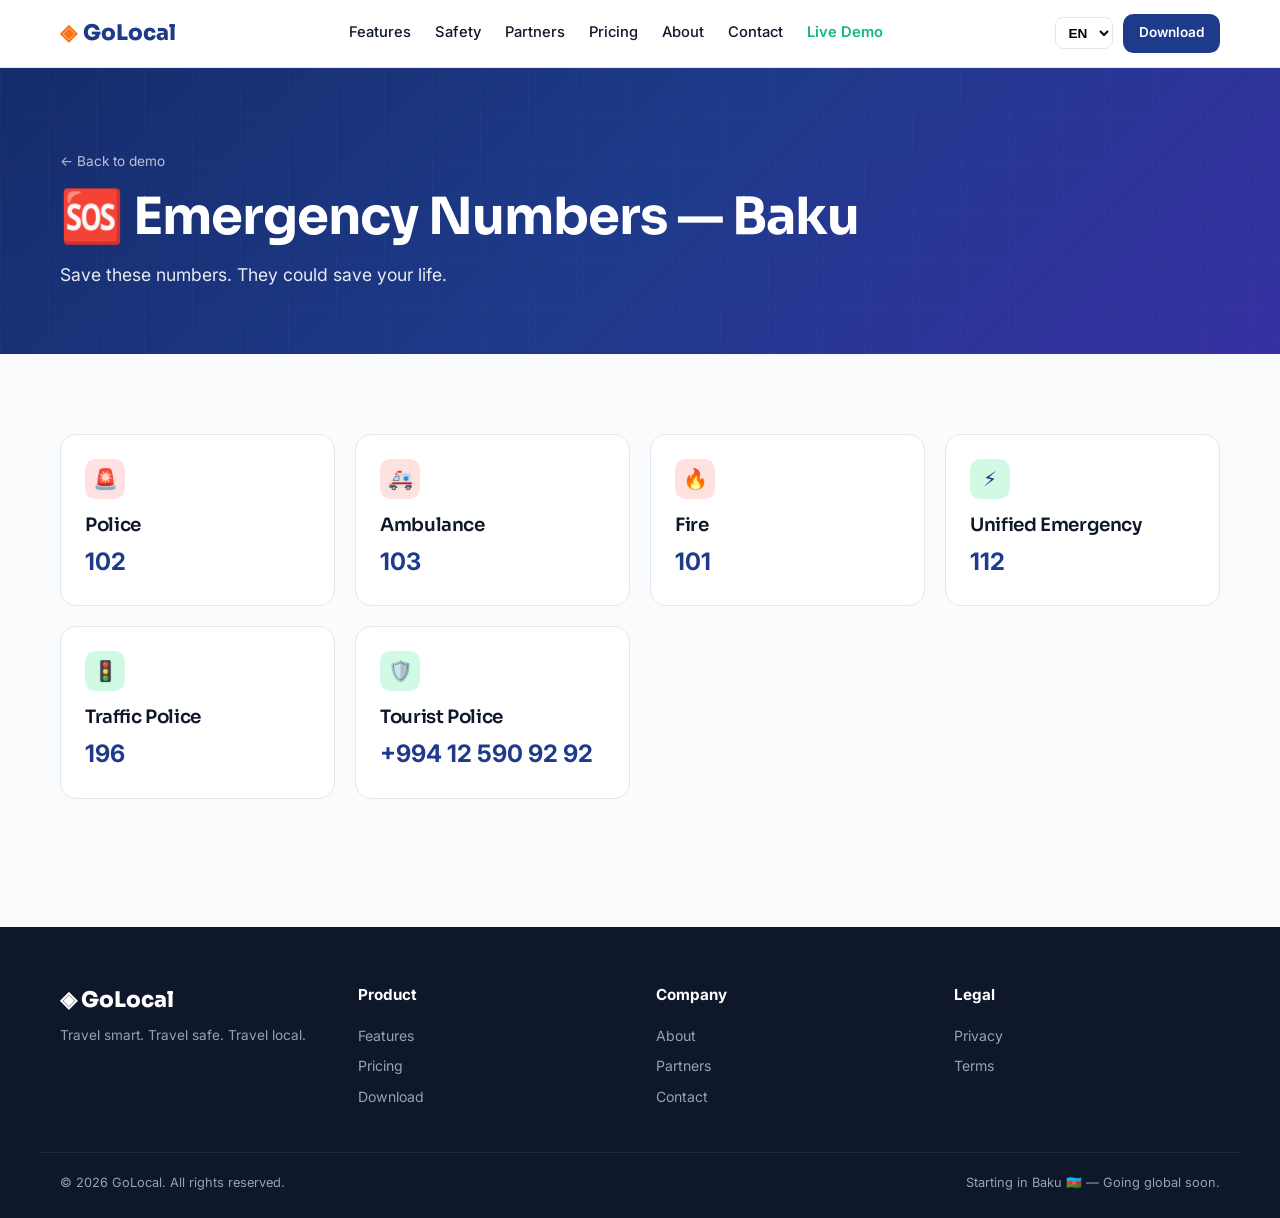
==== demo-emergency.html @ 27637ea5 "Add files via upload" ====
<!DOCTYPE html><html lang="en"><head><meta charset="UTF-8"/><meta name="viewport" content="width=device-width,initial-scale=1.0"/><title>Emergency — Demo — GoLocal</title><link rel="preconnect" href="https://fonts.googleapis.com"><link rel="preconnect" href="https://fonts.gstatic.com" crossorigin><link href="https://fonts.googleapis.com/css2?family=Sora:wght@500;600;700;800&family=Inter:wght@400;500;600;700&display=swap" rel="stylesheet"><link rel="stylesheet" href="styles.css"/></head><body><header class="site-header"><div class="container header-inner"><a href="index.html" class="logo"><span class="logo-mark">◈</span> GoLocal</a><nav class="main-nav" id="mainNav"><a href="features.html" data-i18n="nav.features">Features</a><a href="safety.html" data-i18n="nav.safety">Safety</a><a href="partners.html" data-i18n="nav.partners">Partners</a><a href="pricing.html" data-i18n="nav.pricing">Pricing</a><a href="about.html" data-i18n="nav.about">About</a><a href="contact.html" data-i18n="nav.contact">Contact</a><a href="demo.html" class="nav-demo" data-i18n="nav.demo">Live Demo</a></nav><div class="header-right"><select id="langSwitcher" class="lang-switcher"><option value="en">EN</option><option value="ru">RU</option><option value="az">AZ</option><option value="tr">TR</option></select><a href="download.html" class="btn btn-primary btn-sm" data-i18n="cta.download">Download</a><button class="menu-toggle" id="menuToggle">☰</button></div></div></header>
<section class="page-hero"><div class="container"><a href="demo.html" style="opacity:.7;font-size:.85rem">← Back to demo</a><h1 style="margin-top:1rem">🆘 Emergency Numbers — Baku</h1><p>Save these numbers. They could save your life.</p></div></section>
<section class="section"><div class="container"><div class="grid-3">
<div class="card"><div class="card-icon" style="background:#FEE2E2;color:#991B1B">🚨</div><h3>Police</h3><p style="font-size:1.5rem;font-weight:700;color:var(--trust)">102</p></div>
<div class="card"><div class="card-icon" style="background:#FEE2E2;color:#991B1B">🚑</div><h3>Ambulance</h3><p style="font-size:1.5rem;font-weight:700;color:var(--trust)">103</p></div>
<div class="card"><div class="card-icon" style="background:#FEE2E2;color:#991B1B">🔥</div><h3>Fire</h3><p style="font-size:1.5rem;font-weight:700;color:var(--trust)">101</p></div>
<div class="card"><div class="card-icon">⚡</div><h3>Unified Emergency</h3><p style="font-size:1.5rem;font-weight:700;color:var(--trust)">112</p></div>
<div class="card"><div class="card-icon">🚦</div><h3>Traffic Police</h3><p style="font-size:1.5rem;font-weight:700;color:var(--trust)">196</p></div>
<div class="card"><div class="card-icon">🛡️</div><h3>Tourist Police</h3><p style="font-size:1.5rem;font-weight:700;color:var(--trust)">+994 12 590 92 92</p></div>
</div></div></section><footer class="site-footer"><div class="container footer-grid"><div><div class="logo logo-light">◈ GoLocal</div><p class="footer-tag">Travel smart. Travel safe. Travel local.</p></div><div><b>Product</b><a href="features.html">Features</a><a href="pricing.html">Pricing</a><a href="download.html">Download</a></div><div><b>Company</b><a href="about.html">About</a><a href="partners.html">Partners</a><a href="contact.html">Contact</a></div><div><b>Legal</b><a href="privacy.html">Privacy</a><a href="terms.html">Terms</a></div></div><div class="container footer-bottom"><span>© 2026 GoLocal. All rights reserved.</span><span>Starting in Baku 🇦🇿 — Going global soon.</span></div></footer><script src="i18n.js"></script><script src="main.js"></script></body></html>
---- styles.css ----
/* GoLocal — static site styles
   Trust blue + travel orange + safety mint */
:root{
  --trust:#1E3A8A;
  --trust-deep:#152C6B;
  --trust-soft:#3B5BC4;
  --orange:#F97316;
  --orange-deep:#EA5A0C;
  --mint:#10B981;
  --mint-soft:#D1FAE5;
  --bg:#FAFBFC;
  --fg:#0F172A;
  --muted:#64748B;
  --card:#FFFFFF;
  --border:#E2E8F0;
  --radius:1rem;
  --shadow-soft:0 4px 24px -8px rgba(30,58,138,.18);
  --shadow-card:0 8px 30px -12px rgba(30,58,138,.15);
  --shadow-glow:0 0 40px rgba(249,115,22,.35);
  --gradient-hero:linear-gradient(135deg,#152C6B 0%,#1E3A8A 50%,#3730A3 100%);
  --gradient-trust:linear-gradient(135deg,#1E3A8A,#3B82F6);
  --gradient-orange:linear-gradient(135deg,#F97316,#FB923C);
  --gradient-mint:linear-gradient(135deg,#D1FAE5,#ECFDF5);
}
*{box-sizing:border-box;margin:0;padding:0}
html{scroll-behavior:smooth}
body{
  font-family:"Inter",system-ui,sans-serif;
  background:var(--bg);color:var(--fg);
  -webkit-font-smoothing:antialiased;line-height:1.6;
}
h1,h2,h3,h4{font-family:"Sora","Inter",sans-serif;letter-spacing:-.02em;line-height:1.1;font-weight:700}
h1{font-size:clamp(2.5rem,5vw,4.5rem)}
h2{font-size:clamp(1.75rem,3vw,2.5rem)}
h3{font-size:1.15rem;font-weight:600}
a{color:inherit;text-decoration:none}
img{max-width:100%;display:block}
.container{max-width:1200px;margin:0 auto;padding:0 1.25rem}

/* ============ HEADER ============ */
.site-header{
  position:sticky;top:0;z-index:50;
  background:rgba(255,255,255,.85);
  backdrop-filter:blur(12px);
  border-bottom:1px solid var(--border);
}
.header-inner{display:flex;align-items:center;justify-content:space-between;padding:.85rem 1.25rem;gap:1rem}
.logo{font-family:"Sora",sans-serif;font-weight:800;font-size:1.35rem;color:var(--trust);display:flex;align-items:center;gap:.4rem}
.logo-mark{color:var(--orange)}
.logo-light{color:#fff}
.main-nav{display:flex;gap:1.5rem;align-items:center}
.main-nav a{font-size:.92rem;font-weight:500;color:var(--fg);transition:color .15s}
.main-nav a:hover{color:var(--orange)}
.nav-demo{color:var(--mint)!important;font-weight:600!important}
.header-right{display:flex;gap:.6rem;align-items:center}
.lang-switcher{
  border:1px solid var(--border);border-radius:.5rem;
  padding:.4rem .5rem;font-size:.85rem;background:#fff;cursor:pointer;font-weight:600;
}
.menu-toggle{display:none;background:none;border:none;font-size:1.5rem;cursor:pointer}

/* ============ BUTTONS ============ */
.btn{
  display:inline-flex;align-items:center;gap:.5rem;
  padding:.85rem 1.5rem;border-radius:.65rem;
  font-weight:600;font-size:.95rem;cursor:pointer;
  transition:all .15s;border:none;text-align:center;
}
.btn-sm{padding:.55rem 1rem;font-size:.85rem}
.btn-primary{background:var(--trust);color:#fff}
.btn-primary:hover{background:var(--trust-deep)}
.btn-orange{background:var(--gradient-orange);color:#fff;box-shadow:var(--shadow-glow)}
.btn-orange:hover{opacity:.9}
.btn-mint{background:rgba(16,185,129,.15);color:#065F46;border:1px solid rgba(16,185,129,.3)}
.btn-mint:hover{background:rgba(16,185,129,.25)}
.btn-ghost{background:rgba(255,255,255,.1);color:#fff;border:1px solid rgba(255,255,255,.2);backdrop-filter:blur(8px)}
.btn-ghost:hover{background:rgba(255,255,255,.2)}
.btn-glass{background:rgba(255,255,255,.15);color:#fff;border:1px solid rgba(255,255,255,.25);backdrop-filter:blur(8px);padding:.75rem 1.25rem}
.btn-glass:hover{background:rgba(255,255,255,.25)}

/* ============ HERO ============ */
.hero{position:relative;overflow:hidden;color:#fff}
.hero-bg{position:absolute;inset:0;background:var(--gradient-hero)}
.hero-grid{
  position:absolute;inset:0;opacity:.5;
  background-image:
    linear-gradient(rgba(255,255,255,.06) 1px,transparent 1px),
    linear-gradient(90deg,rgba(255,255,255,.06) 1px,transparent 1px);
  background-size:48px 48px;
}
.hero-inner{position:relative;display:grid;grid-template-columns:1fr;gap:3rem;align-items:center;padding:5rem 1.25rem 6rem}
@media(min-width:1024px){.hero-inner{grid-template-columns:1fr 1fr;padding:6rem 1.25rem 7rem}}
.kicker{
  display:inline-flex;align-items:center;gap:.5rem;
  background:rgba(255,255,255,.1);backdrop-filter:blur(8px);
  padding:.35rem .75rem;border-radius:999px;
  font-size:.7rem;text-transform:uppercase;letter-spacing:.15em;font-weight:700;
}
.kicker.light{color:#fff}
.kicker-dark{color:var(--orange);font-size:.75rem;text-transform:uppercase;letter-spacing:.2em;font-weight:700;display:block;margin-bottom:.5rem}
.kicker-mint{color:#065F46;background:var(--mint-soft);font-size:.7rem;font-weight:700;text-transform:uppercase;letter-spacing:.15em;padding:.25rem .65rem;border-radius:999px;display:inline-block}
.dot{width:6px;height:6px;border-radius:50%;background:var(--orange);animation:pulse 2s ease-in-out infinite}
@keyframes pulse{50%{opacity:.4}}
.hero-text h1{margin-top:1.5rem}
.lead{margin-top:1.5rem;font-size:1.1rem;opacity:.9;max-width:34rem}
.hero-cta{margin-top:2rem;display:flex;flex-wrap:wrap;gap:.75rem}
.tagline{margin-top:1.5rem;font-size:.9rem;opacity:.7;font-style:italic}

/* PHONE MOCKUP */
.phone-wrap{display:flex;justify-content:center}
.phone{
  width:280px;height:560px;border-radius:2.5rem;
  background:#0F172A;padding:.75rem;position:relative;
  box-shadow:0 30px 80px -20px rgba(0,0,0,.5),inset 0 0 0 2px #1E293B;
}
.phone-notch{
  position:absolute;top:.75rem;left:50%;transform:translateX(-50%);
  width:90px;height:24px;background:#000;border-radius:0 0 1rem 1rem;z-index:2;
}
.phone-screen{
  background:linear-gradient(180deg,#F8FAFC,#fff);
  border-radius:2rem;height:100%;padding:2.5rem 1rem 1rem;
  display:flex;flex-direction:column;gap:.75rem;color:var(--fg);overflow:hidden;
}
.phone-status{font-size:.65rem;color:var(--muted);text-align:center}
.phone-greeting{padding:.25rem .25rem .5rem}
.phone-hi{font-weight:700;font-size:1rem}
.phone-loc{font-size:.75rem;color:var(--muted);margin-top:.15rem}
.phone-search{
  background:#F1F5F9;border-radius:.65rem;padding:.65rem;
  font-size:.8rem;color:var(--muted);
}
.phone-grid{display:grid;grid-template-columns:repeat(3,1fr);gap:.5rem}
.tile{
  aspect-ratio:1;border-radius:.65rem;display:flex;flex-direction:column;
  align-items:center;justify-content:center;font-size:.7rem;text-align:center;font-weight:600;
  background:#F1F5F9;color:var(--fg);
}
.tile-orange{background:#FFEDD5;color:#9A3412}
.tile-blue{background:#DBEAFE;color:#1E40AF}
.tile-mint{background:#D1FAE5;color:#065F46}
.tile-violet{background:#EDE9FE;color:#5B21B6}
.tile-red{background:#FEE2E2;color:#991B1B}
.tile-yellow{background:#FEF3C7;color:#92400E}
.phone-card{
  margin-top:auto;background:#fff;border:1px solid var(--border);
  border-radius:.65rem;padding:.65rem;display:flex;justify-content:space-between;
  align-items:center;gap:.5rem;font-size:.75rem;box-shadow:0 4px 12px -4px rgba(0,0,0,.08);
}
.muted{color:var(--muted);font-size:.7rem}
.badge-ok{
  background:var(--mint-soft);color:#065F46;font-size:.65rem;
  padding:.2rem .5rem;border-radius:999px;font-weight:700;white-space:nowrap;
}

/* ============ SECTIONS ============ */
.section{padding:5rem 0}
.section-soft{background:#F8FAFC;border-top:1px solid var(--border);border-bottom:1px solid var(--border)}
.section-head{max-width:42rem;margin-bottom:3rem}
.section-head.center{margin-left:auto;margin-right:auto;text-align:center}
.section-head.between{display:flex;justify-content:space-between;align-items:flex-end;flex-wrap:wrap;gap:1rem;max-width:100%}
.sub{margin-top:1rem;color:var(--muted);font-size:1.05rem}
.sub.light{color:rgba(255,255,255,.85)}
.light{color:#fff}
.link-accent{color:var(--orange);font-weight:600;font-size:.9rem}
.link-accent:hover{text-decoration:underline}

/* GRIDS */
.grid-3{display:grid;grid-template-columns:repeat(auto-fit,minmax(260px,1fr));gap:1.25rem}
.grid-4{display:grid;grid-template-columns:repeat(auto-fit,minmax(220px,1fr));gap:1.25rem}

/* CARDS */
.card{
  background:var(--card);border:1px solid var(--border);
  border-radius:var(--radius);padding:1.5rem;
  transition:transform .2s,box-shadow .2s;
}
.card:hover{transform:translateY(-4px);box-shadow:var(--shadow-card)}
.card-icon{
  width:2.5rem;height:2.5rem;border-radius:.65rem;
  background:var(--mint-soft);color:var(--trust);
  display:flex;align-items:center;justify-content:center;
  font-size:1.25rem;font-weight:700;margin-bottom:1rem;
}
.card h3{margin-bottom:.5rem}
.card p{color:var(--muted);font-size:.92rem}
.pill-orange .card-icon{background:#FFEDD5;color:var(--orange-deep)}
.pill-trust .card-icon{background:#DBEAFE;color:var(--trust)}
.pill-mint .card-icon{background:var(--mint-soft);color:#065F46}

/* STEPS */
.steps .step{position:relative;background:var(--card);border:1px solid var(--border);border-radius:var(--radius);padding:1.5rem}
.step-n{
  width:2.5rem;height:2.5rem;border-radius:50%;
  background:var(--gradient-orange);color:#fff;
  display:flex;align-items:center;justify-content:center;
  font-weight:800;font-family:"Sora";margin-bottom:1rem;box-shadow:var(--shadow-glow);
}
.step h3{margin-bottom:.4rem}
.step p{color:var(--muted);font-size:.9rem}

/* TRUST BANNER */
.trust-banner{position:relative;border-radius:1.5rem;overflow:hidden;background:var(--gradient-trust);color:#fff}
.trust-grid{position:absolute;inset:0;opacity:.3;background-image:linear-gradient(rgba(255,255,255,.08) 1px,transparent 1px),linear-gradient(90deg,rgba(255,255,255,.08) 1px,transparent 1px);background-size:48px 48px}
.trust-inner{position:relative;padding:3rem;display:grid;grid-template-columns:1fr;gap:2rem;align-items:center}
@media(min-width:900px){.trust-inner{grid-template-columns:2fr 1fr}}
.trust-cards{display:grid;grid-template-columns:1fr 1fr;gap:.75rem}
.trust-card{
  background:rgba(255,255,255,.1);backdrop-filter:blur(8px);
  border:1px solid rgba(255,255,255,.15);border-radius:.75rem;
  padding:1rem;display:flex;flex-direction:column;gap:.25rem;
}
.trust-card b{font-size:.85rem}
.trust-card span{font-size:.75rem;opacity:.85}

/* DEMO BANNER */
.demo-banner{
  display:grid;grid-template-columns:1fr;gap:1.5rem;align-items:center;
  background:var(--card);border:1px solid var(--border);border-radius:1.5rem;
  padding:2.5rem;transition:box-shadow .2s;
}
.demo-banner:hover{box-shadow:var(--shadow-card)}
.demo-banner h3{font-size:1.5rem;margin:.75rem 0 .5rem}
.demo-banner p{color:var(--muted)}
@media(min-width:768px){.demo-banner{grid-template-columns:2fr auto}}

/* TESTIMONIALS */
.quote{
  background:var(--card);border:1px solid var(--border);
  border-radius:var(--radius);padding:1.5rem;
  font-size:1.05rem;line-height:1.6;font-style:italic;color:var(--fg);
  display:flex;flex-direction:column;gap:1rem;
  border-left:3px solid var(--orange);
}
.quote span{color:var(--muted);font-size:.85rem;font-style:normal;font-weight:600}
.disclaimer{text-align:center;font-size:.75rem;color:var(--muted);font-style:italic;margin-top:1.5rem}

/* CTA BANNER */
.cta-banner{position:relative;border-radius:1.5rem;overflow:hidden;background:var(--gradient-hero);color:#fff;padding:3rem}
.cta-grid{position:absolute;inset:0;opacity:.4;background-image:linear-gradient(rgba(255,255,255,.06) 1px,transparent 1px),linear-gradient(90deg,rgba(255,255,255,.06) 1px,transparent 1px);background-size:48px 48px}
.cta-inner{position:relative;display:grid;grid-template-columns:1fr;gap:2rem;align-items:center}
@media(min-width:900px){.cta-inner{grid-template-columns:1fr 1fr}}
.store-buttons{display:flex;flex-wrap:wrap;gap:.75rem;margin-top:1.5rem}
.store-btn{
  position:relative;display:flex;align-items:center;gap:.5rem;
  background:#0F172A;color:#fff;padding:.75rem 1.25rem;border-radius:.65rem;
  font-size:.85rem;cursor:not-allowed;
}
.store-btn small{display:block;font-size:.65rem;opacity:.7}
.store-btn b{display:block;font-size:.95rem}
.ribbon{
  position:absolute;top:-8px;right:-8px;
  background:var(--gradient-orange);color:#fff;
  font-size:.6rem;font-weight:700;letter-spacing:.08em;
  padding:.2rem .55rem;border-radius:999px;text-transform:uppercase;
  box-shadow:var(--shadow-glow);
}
.waitlist{
  background:rgba(255,255,255,.1);backdrop-filter:blur(8px);
  border:1px solid rgba(255,255,255,.15);border-radius:1rem;padding:1.5rem;
}
.waitlist b{display:block;margin-bottom:.5rem}
.waitlist p{font-size:.8rem;opacity:.8;margin-bottom:1rem}
.waitlist form{display:flex;gap:.5rem;flex-wrap:wrap}
.waitlist input{
  flex:1;min-width:180px;padding:.75rem 1rem;
  border-radius:.5rem;border:1px solid rgba(255,255,255,.2);
  background:rgba(255,255,255,.1);color:#fff;font-size:.9rem;
}
.waitlist input::placeholder{color:rgba(255,255,255,.5)}
.form-msg{display:block;margin-top:.75rem;font-size:.85rem;color:var(--mint-soft)}

/* ============ FOOTER ============ */
.site-footer{background:#0F172A;color:#94A3B8;padding:3.5rem 0 1.5rem;margin-top:3rem}
.footer-grid{display:grid;grid-template-columns:repeat(auto-fit,minmax(180px,1fr));gap:2rem;margin-bottom:2.5rem}
.footer-grid b{display:block;color:#fff;margin-bottom:.85rem;font-size:.95rem}
.footer-grid a{display:block;font-size:.88rem;padding:.25rem 0;color:#94A3B8;transition:color .15s}
.footer-grid a:hover{color:var(--orange)}
.footer-tag{font-size:.85rem;margin-top:.5rem}
.footer-bottom{
  display:flex;justify-content:space-between;flex-wrap:wrap;gap:.5rem;
  border-top:1px solid #1E293B;padding-top:1.25rem;font-size:.8rem;
}

/* ============ INNER PAGES ============ */
.page-hero{background:var(--gradient-hero);color:#fff;padding:5rem 0 4rem;position:relative;overflow:hidden}
.page-hero::before{content:"";position:absolute;inset:0;opacity:.4;background-image:linear-gradient(rgba(255,255,255,.06) 1px,transparent 1px),linear-gradient(90deg,rgba(255,255,255,.06) 1px,transparent 1px);background-size:48px 48px}
.page-hero .container{position:relative}
.page-hero h1{font-size:clamp(2rem,4vw,3.25rem);margin-top:1rem}
.page-hero p{margin-top:1rem;font-size:1.1rem;opacity:.9;max-width:42rem}
.prose{max-width:42rem;margin:0 auto;padding:3rem 1.25rem}
.prose h2{margin-top:2rem;margin-bottom:.75rem}
.prose p{margin-bottom:1rem;color:var(--muted)}
.prose ul{padding-left:1.5rem;margin-bottom:1rem;color:var(--muted)}
.prose li{margin-bottom:.4rem}

/* PRICING */
.pricing-grid{display:grid;grid-template-columns:repeat(auto-fit,minmax(280px,1fr));gap:1.5rem;margin-top:3rem}
.price-card{background:var(--card);border:2px solid var(--border);border-radius:1.25rem;padding:2rem;display:flex;flex-direction:column;gap:1rem}
.price-card.featured{border-color:var(--orange);box-shadow:var(--shadow-glow);position:relative}
.price-card.featured::before{content:"Most Popular";position:absolute;top:-12px;left:50%;transform:translateX(-50%);background:var(--gradient-orange);color:#fff;font-size:.7rem;font-weight:700;padding:.3rem .85rem;border-radius:999px;text-transform:uppercase;letter-spacing:.1em}
.price-name{font-family:"Sora";font-weight:700;font-size:1.3rem}
.price-amount{font-family:"Sora";font-size:2.5rem;font-weight:800;color:var(--trust)}
.price-amount small{font-size:1rem;color:var(--muted);font-weight:500}
.price-features{list-style:none;padding:0;margin:0;display:flex;flex-direction:column;gap:.5rem;font-size:.9rem;color:var(--muted)}
.price-features li::before{content:"✓ ";color:var(--mint);font-weight:700}

/* CONTACT FORM */
.form-wrap{max-width:34rem;margin:3rem auto;background:var(--card);border:1px solid var(--border);border-radius:1.25rem;padding:2rem}
.form-wrap label{display:block;font-size:.85rem;font-weight:600;margin-bottom:.4rem;margin-top:1rem}
.form-wrap input,.form-wrap textarea,.form-wrap select{
  width:100%;padding:.75rem 1rem;border:1px solid var(--border);
  border-radius:.5rem;font-size:.95rem;font-family:inherit;
}
.form-wrap textarea{min-height:130px;resize:vertical}
.form-wrap button{margin-top:1.5rem;width:100%}

/* DEMO PAGE */
.demo-grid{display:grid;grid-template-columns:repeat(auto-fit,minmax(250px,1fr));gap:1.25rem;margin-top:3rem}
.demo-card{
  background:var(--card);border:1px solid var(--border);border-radius:var(--radius);
  padding:1.5rem;display:flex;flex-direction:column;gap:.75rem;
  transition:transform .2s,box-shadow .2s;
}
.demo-card:hover{transform:translateY(-4px);box-shadow:var(--shadow-card)}
.demo-card .card-icon{font-size:1.5rem}
.demo-card h3{font-size:1.05rem}
.demo-card p{color:var(--muted);font-size:.88rem}

/* PHOTO PLACEHOLDER */
.photo-placeholder{
  position:relative;aspect-ratio:16/9;border-radius:var(--radius);
  background:repeating-linear-gradient(45deg,#F1F5F9,#F1F5F9 10px,#E2E8F0 10px,#E2E8F0 20px);
  display:flex;align-items:center;justify-content:center;color:var(--fg);
  font-weight:600;text-align:center;padding:1rem;
}
.photo-placeholder::before{
  content:"📷 REPLACE WITH REAL PHOTO";
  position:absolute;top:.5rem;left:.5rem;
  background:var(--gradient-orange);color:#fff;
  font-size:.7rem;padding:.25rem .5rem;border-radius:.25rem;letter-spacing:.04em;
}

/* RESPONSIVE NAV */
@media(max-width:900px){
  .main-nav{
    display:none;position:absolute;top:100%;left:0;right:0;
    background:#fff;flex-direction:column;align-items:flex-start;
    padding:1rem 1.25rem;gap:.5rem;border-bottom:1px solid var(--border);
    box-shadow:var(--shadow-card);
  }
  .main-nav.open{display:flex}
  .menu-toggle{display:block}
}
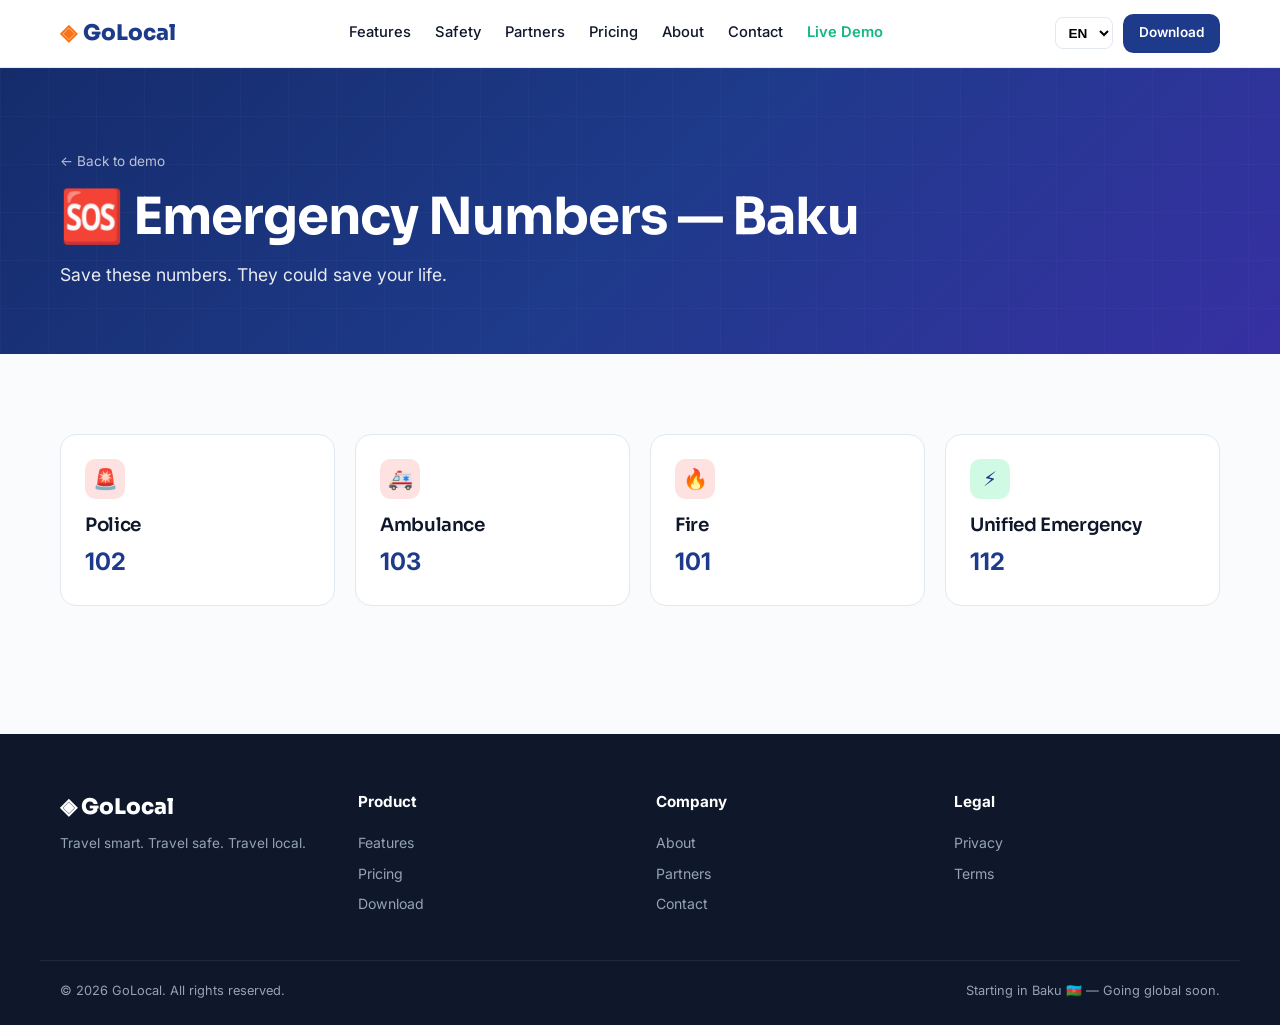
==== commit 6f7ee4e7: "Update demo-emergency.html" ====
--- a/demo-emergency.html
+++ b/demo-emergency.html
@@ -5,6 +5,4 @@
 <div class="card"><div class="card-icon" style="background:#FEE2E2;color:#991B1B">🚑</div><h3>Ambulance</h3><p style="font-size:1.5rem;font-weight:700;color:var(--trust)">103</p></div>
 <div class="card"><div class="card-icon" style="background:#FEE2E2;color:#991B1B">🔥</div><h3>Fire</h3><p style="font-size:1.5rem;font-weight:700;color:var(--trust)">101</p></div>
 <div class="card"><div class="card-icon">⚡</div><h3>Unified Emergency</h3><p style="font-size:1.5rem;font-weight:700;color:var(--trust)">112</p></div>
-<div class="card"><div class="card-icon">🚦</div><h3>Traffic Police</h3><p style="font-size:1.5rem;font-weight:700;color:var(--trust)">196</p></div>
-<div class="card"><div class="card-icon">🛡️</div><h3>Tourist Police</h3><p style="font-size:1.5rem;font-weight:700;color:var(--trust)">+994 12 590 92 92</p></div>
 </div></div></section><footer class="site-footer"><div class="container footer-grid"><div><div class="logo logo-light">◈ GoLocal</div><p class="footer-tag">Travel smart. Travel safe. Travel local.</p></div><div><b>Product</b><a href="features.html">Features</a><a href="pricing.html">Pricing</a><a href="download.html">Download</a></div><div><b>Company</b><a href="about.html">About</a><a href="partners.html">Partners</a><a href="contact.html">Contact</a></div><div><b>Legal</b><a href="privacy.html">Privacy</a><a href="terms.html">Terms</a></div></div><div class="container footer-bottom"><span>© 2026 GoLocal. All rights reserved.</span><span>Starting in Baku 🇦🇿 — Going global soon.</span></div></footer><script src="i18n.js"></script><script src="main.js"></script></body></html>
--- a/styles.css
+++ b/styles.css
@@ -334,12 +334,6 @@
   display:flex;align-items:center;justify-content:center;color:var(--fg);
   font-weight:600;text-align:center;padding:1rem;
 }
-.photo-placeholder::before{
-  content:"📷 REPLACE WITH REAL PHOTO";
-  position:absolute;top:.5rem;left:.5rem;
-  background:var(--gradient-orange);color:#fff;
-  font-size:.7rem;padding:.25rem .5rem;border-radius:.25rem;letter-spacing:.04em;
-}
 
 /* RESPONSIVE NAV */
 @media(max-width:900px){
